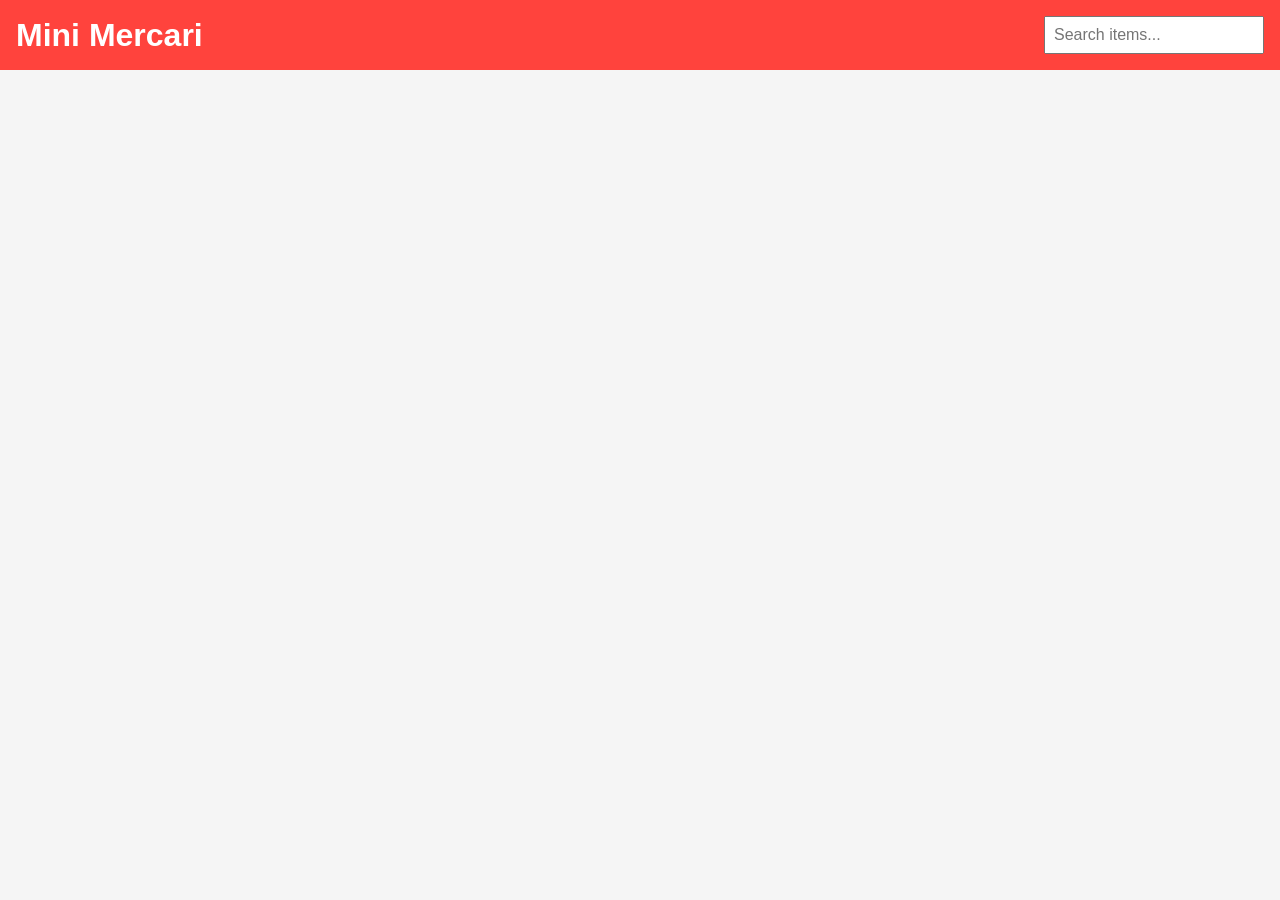
==== web_client/index.html @ 299e4efe "Add simple web client" ====
<!DOCTYPE html>
<html lang="en">
<head>
    <meta charset="UTF-8">
    <meta name="viewport" content="width=device-width, initial-scale=1.0">
    <title>Mini Mercari</title>
    <link rel="stylesheet" href="style.css">
</head>
<body>
    <header>
        <h1>Mini Mercari</h1>
        <input type="text" id="search" placeholder="Search items...">
    </header>
    <main>
        <div id="items" class="grid"></div>
    </main>
    <script src="app.js"></script>
</body>
</html>
---- web_client/style.css ----
body {
    font-family: Arial, sans-serif;
    margin: 0;
    background: #f5f5f5;
}
header {
    background: #ff433d;
    color: white;
    padding: 1rem;
    display: flex;
    justify-content: space-between;
    align-items: center;
}
header h1 {
    margin: 0;
}
header input {
    padding: 0.5rem;
    font-size: 1rem;
    width: 200px;
}
.grid {
    display: grid;
    grid-template-columns: repeat(auto-fill, minmax(200px, 1fr));
    gap: 1rem;
    padding: 1rem;
}
.card {
    background: white;
    border-radius: 4px;
    padding: 1rem;
    box-shadow: 0 2px 4px rgba(0,0,0,0.1);
}
.card h3 {
    margin: 0 0 0.5rem 0;
}
.card .price {
    color: #ff433d;
    font-weight: bold;
}
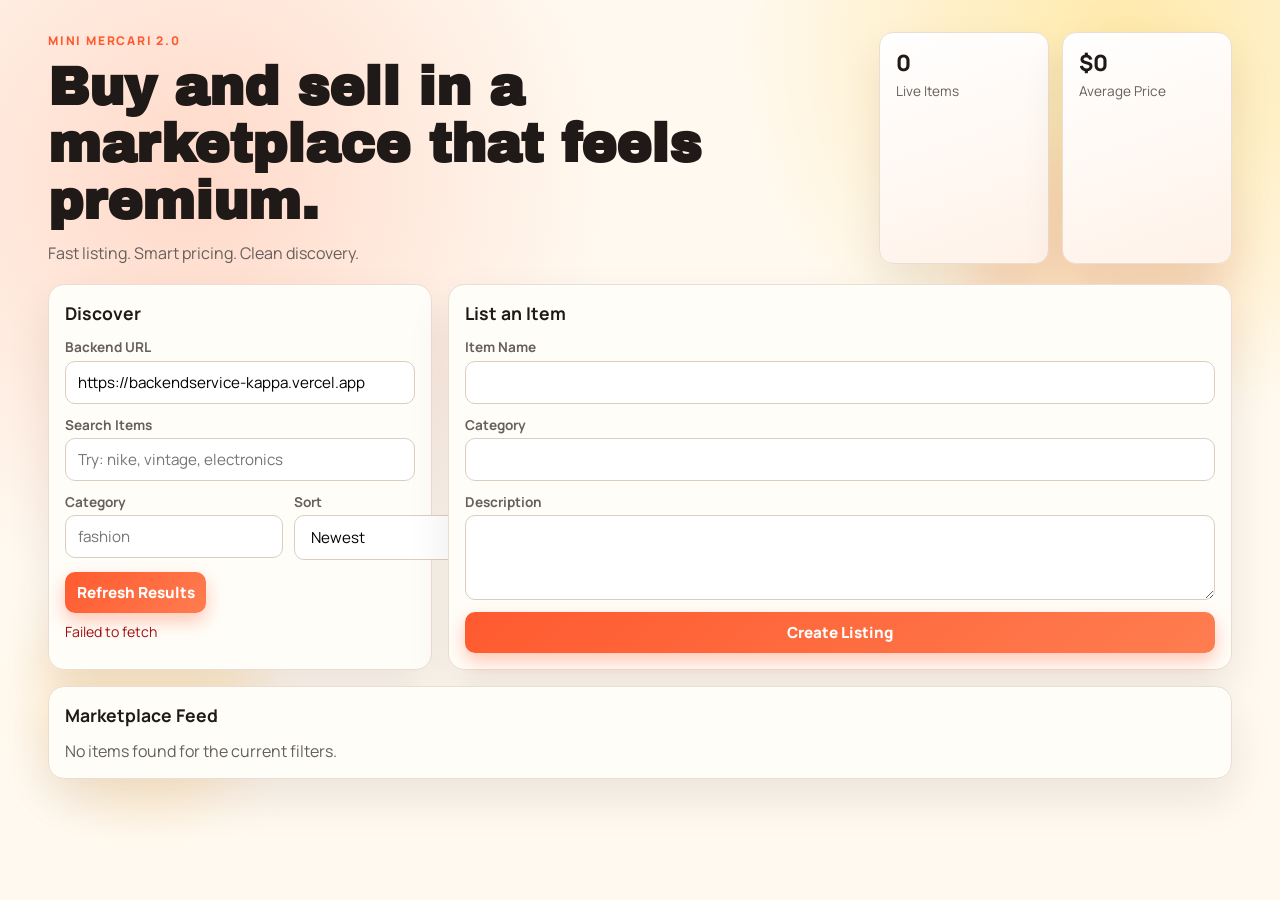
==== commit 450a8f6d: "Ship redesigned web client UI and config" ====
--- a/web_client/index.html
+++ b/web_client/index.html
@@ -3,17 +3,91 @@
 <head>
     <meta charset="UTF-8">
     <meta name="viewport" content="width=device-width, initial-scale=1.0">
-    <title>Mini Mercari</title>
+    <title>Mini Mercari Marketplace</title>
+    <link rel="preconnect" href="https://fonts.googleapis.com">
+    <link rel="preconnect" href="https://fonts.gstatic.com" crossorigin>
+    <link href="https://fonts.googleapis.com/css2?family=Archivo+Black&family=Manrope:wght@400;600;700;800&display=swap" rel="stylesheet">
     <link rel="stylesheet" href="style.css">
 </head>
 <body>
-    <header>
-        <h1>Mini Mercari</h1>
-        <input type="text" id="search" placeholder="Search items...">
+    <div class="backdrop-orb orb-1"></div>
+    <div class="backdrop-orb orb-2"></div>
+
+    <header class="hero">
+        <div class="hero-copy">
+            <p class="eyebrow">Mini Mercari 2.0</p>
+            <h1>Buy and sell in a marketplace that feels premium.</h1>
+            <p class="subtitle">Fast listing. Smart pricing. Clean discovery.</p>
+        </div>
+        <div class="hero-stats">
+            <article class="stat">
+                <span id="itemsCount">0</span>
+                <p>Live Items</p>
+            </article>
+            <article class="stat">
+                <span id="avgPrice">$0</span>
+                <p>Average Price</p>
+            </article>
+        </div>
     </header>
-    <main>
-        <div id="items" class="grid"></div>
+
+    <main class="layout">
+        <section class="panel controls">
+            <h2>Discover</h2>
+            <div class="field">
+                <label for="apiBase">Backend URL</label>
+                <input id="apiBase" type="text" value="http://localhost:8000" />
+            </div>
+            <div class="field">
+                <label for="search">Search Items</label>
+                <input id="search" type="text" placeholder="Try: nike, vintage, electronics" />
+            </div>
+            <div class="inline-fields">
+                <div class="field">
+                    <label for="category">Category</label>
+                    <input id="category" type="text" placeholder="fashion" />
+                </div>
+                <div class="field">
+                    <label for="sort">Sort</label>
+                    <select id="sort">
+                        <option value="newest">Newest</option>
+                        <option value="price_asc">Price: Low to High</option>
+                        <option value="price_desc">Price: High to Low</option>
+                    </select>
+                </div>
+            </div>
+            <button id="refreshBtn">Refresh Results</button>
+            <p id="status" class="status" aria-live="polite"></p>
+        </section>
+
+        <section class="panel">
+            <h2>List an Item</h2>
+            <form id="createItemForm" class="create-form">
+                <div class="field">
+                    <label for="itemName">Item Name</label>
+                    <input id="itemName" required minlength="2" maxlength="120" />
+                </div>
+                <div class="field">
+                    <label for="itemCategory">Category</label>
+                    <input id="itemCategory" required minlength="2" maxlength="80" />
+                </div>
+                <div class="field">
+                    <label for="itemDescription">Description</label>
+                    <textarea id="itemDescription" rows="3" required minlength="4" maxlength="2000"></textarea>
+                </div>
+                <button type="submit" class="primary">Create Listing</button>
+            </form>
+        </section>
+
+        <section class="panel panel-wide">
+            <div class="items-head">
+                <h2>Marketplace Feed</h2>
+            </div>
+            <div id="items" class="grid"></div>
+        </section>
     </main>
+
+    <script src="config.js"></script>
     <script src="app.js"></script>
 </body>
 </html>
--- a/web_client/style.css
+++ b/web_client/style.css
@@ -1,40 +1,287 @@
+:root {
+    --bg: #fff9f0;
+    --surface: #fffdf8;
+    --text: #1f1a17;
+    --muted: #665f5a;
+    --brand: #ff5a2f;
+    --brand-soft: #ffd1bf;
+    --line: #ebddd2;
+    --shadow: 0 20px 44px rgba(58, 24, 0, 0.09);
+}
+
+* {
+    box-sizing: border-box;
+}
+
 body {
-    font-family: Arial, sans-serif;
-    margin: 0;
-    background: #f5f5f5;
-}
-header {
-    background: #ff433d;
-    color: white;
-    padding: 1rem;
+    font-family: "Manrope", sans-serif;
+    margin: 0;
+    min-height: 100vh;
+    color: var(--text);
+    background:
+        radial-gradient(circle at 15% 20%, #ffd9c9 0%, transparent 32%),
+        radial-gradient(circle at 88% 5%, #ffe9a9 0%, transparent 28%),
+        var(--bg);
+    padding: 2rem clamp(1rem, 4vw, 3rem) 3rem;
+    position: relative;
+}
+
+.backdrop-orb {
+    position: fixed;
+    z-index: -1;
+    border-radius: 50%;
+    filter: blur(28px);
+    opacity: 0.35;
+}
+
+.orb-1 {
+    width: 260px;
+    height: 260px;
+    right: 4%;
+    top: 16%;
+    background: #ffba92;
+}
+
+.orb-2 {
+    width: 220px;
+    height: 220px;
+    left: 3%;
+    bottom: 10%;
+    background: #ffd68f;
+}
+
+.hero {
     display: flex;
     justify-content: space-between;
-    align-items: center;
-}
-header h1 {
-    margin: 0;
-}
-header input {
-    padding: 0.5rem;
-    font-size: 1rem;
-    width: 200px;
-}
+    gap: 1.2rem;
+    flex-wrap: wrap;
+    margin-bottom: 1.2rem;
+}
+
+.hero-copy {
+    max-width: 720px;
+}
+
+.eyebrow {
+    text-transform: uppercase;
+    letter-spacing: 0.15em;
+    font-weight: 800;
+    margin: 0 0 0.6rem;
+    color: var(--brand);
+    font-size: 0.75rem;
+}
+
+h1 {
+    font-family: "Archivo Black", sans-serif;
+    line-height: 1.08;
+    margin: 0;
+    font-size: clamp(1.8rem, 4.2vw, 3.3rem);
+}
+
+.subtitle {
+    margin: 0.8rem 0 0;
+    color: var(--muted);
+    max-width: 56ch;
+}
+
+.hero-stats {
+    display: grid;
+    gap: 0.8rem;
+    grid-template-columns: repeat(2, minmax(110px, 170px));
+}
+
+.stat {
+    background: linear-gradient(160deg, #ffffff, #fff2e8);
+    border: 1px solid var(--line);
+    border-radius: 14px;
+    padding: 0.9rem 1rem;
+    box-shadow: var(--shadow);
+}
+
+.stat span {
+    display: block;
+    font-size: 1.4rem;
+    font-weight: 800;
+}
+
+.stat p {
+    margin: 0.2rem 0 0;
+    color: var(--muted);
+    font-size: 0.85rem;
+}
+
+.layout {
+    display: grid;
+    grid-template-columns: repeat(12, minmax(0, 1fr));
+    gap: 1rem;
+}
+
+.panel {
+    background: var(--surface);
+    border: 1px solid var(--line);
+    border-radius: 16px;
+    padding: 1rem;
+    box-shadow: var(--shadow);
+    animation: panel-in 420ms ease both;
+}
+
+.controls {
+    grid-column: span 4;
+}
+
+.panel-wide {
+    grid-column: span 12;
+}
+
+.layout .panel:nth-child(2) {
+    grid-column: span 8;
+}
+
+h2 {
+    margin: 0 0 0.85rem;
+    font-size: 1.1rem;
+}
+
+.field {
+    display: flex;
+    flex-direction: column;
+    margin-bottom: 0.75rem;
+}
+
+label {
+    margin-bottom: 0.28rem;
+    font-size: 0.85rem;
+    color: var(--muted);
+    font-weight: 700;
+}
+
+input,
+textarea,
+select,
+button {
+    font-family: inherit;
+    font-size: 0.95rem;
+    border-radius: 10px;
+    border: 1px solid #dccdc1;
+    padding: 0.62rem 0.72rem;
+    background: #fff;
+}
+
+textarea {
+    resize: vertical;
+}
+
+.inline-fields {
+    display: grid;
+    grid-template-columns: 1fr 1fr;
+    gap: 0.7rem;
+}
+
+button {
+    cursor: pointer;
+    font-weight: 800;
+    border: none;
+    background: linear-gradient(135deg, var(--brand), #fe7d50);
+    color: #fff;
+    transition: transform 120ms ease, box-shadow 120ms ease;
+    box-shadow: 0 8px 18px rgba(255, 90, 47, 0.33);
+}
+
+button:hover {
+    transform: translateY(-1px);
+}
+
+.primary {
+    width: 100%;
+}
+
+.status {
+    min-height: 1.2rem;
+    font-size: 0.88rem;
+    margin: 0.6rem 0 0;
+    color: #2e6954;
+}
+
+.status.error {
+    color: #a10f14;
+}
+
 .grid {
     display: grid;
-    grid-template-columns: repeat(auto-fill, minmax(200px, 1fr));
-    gap: 1rem;
-    padding: 1rem;
-}
+    grid-template-columns: repeat(auto-fit, minmax(220px, 1fr));
+    gap: 0.95rem;
+}
+
 .card {
-    background: white;
-    border-radius: 4px;
-    padding: 1rem;
-    box-shadow: 0 2px 4px rgba(0,0,0,0.1);
-}
+    background: linear-gradient(180deg, #ffffff, #fff7f0);
+    border: 1px solid #efdccd;
+    border-radius: 14px;
+    padding: 0.9rem;
+    animation: reveal 280ms ease both;
+}
+
+.chip {
+    margin: 0;
+    display: inline-flex;
+    background: var(--brand-soft);
+    color: #652f1d;
+    font-weight: 800;
+    font-size: 0.74rem;
+    border-radius: 999px;
+    padding: 0.25rem 0.52rem;
+}
+
 .card h3 {
-    margin: 0 0 0.5rem 0;
-}
-.card .price {
-    color: #ff433d;
-    font-weight: bold;
-}
+    margin: 0.5rem 0 0.45rem;
+}
+
+.card p {
+    margin: 0;
+    color: #4f4843;
+}
+
+.price {
+    margin-top: 0.65rem;
+    font-size: 1.08rem;
+    font-weight: 800;
+    color: var(--brand);
+}
+
+.empty-state {
+    margin: 0;
+    color: var(--muted);
+}
+
+@keyframes reveal {
+    from {
+        opacity: 0;
+        transform: translateY(6px);
+    }
+    to {
+        opacity: 1;
+        transform: translateY(0);
+    }
+}
+
+@keyframes panel-in {
+    from {
+        opacity: 0;
+        transform: translateY(8px);
+    }
+    to {
+        opacity: 1;
+        transform: translateY(0);
+    }
+}
+
+@media (max-width: 980px) {
+    .controls,
+    .layout .panel:nth-child(2),
+    .panel-wide {
+        grid-column: span 12;
+    }
+
+    .hero-stats {
+        width: 100%;
+    }
+}
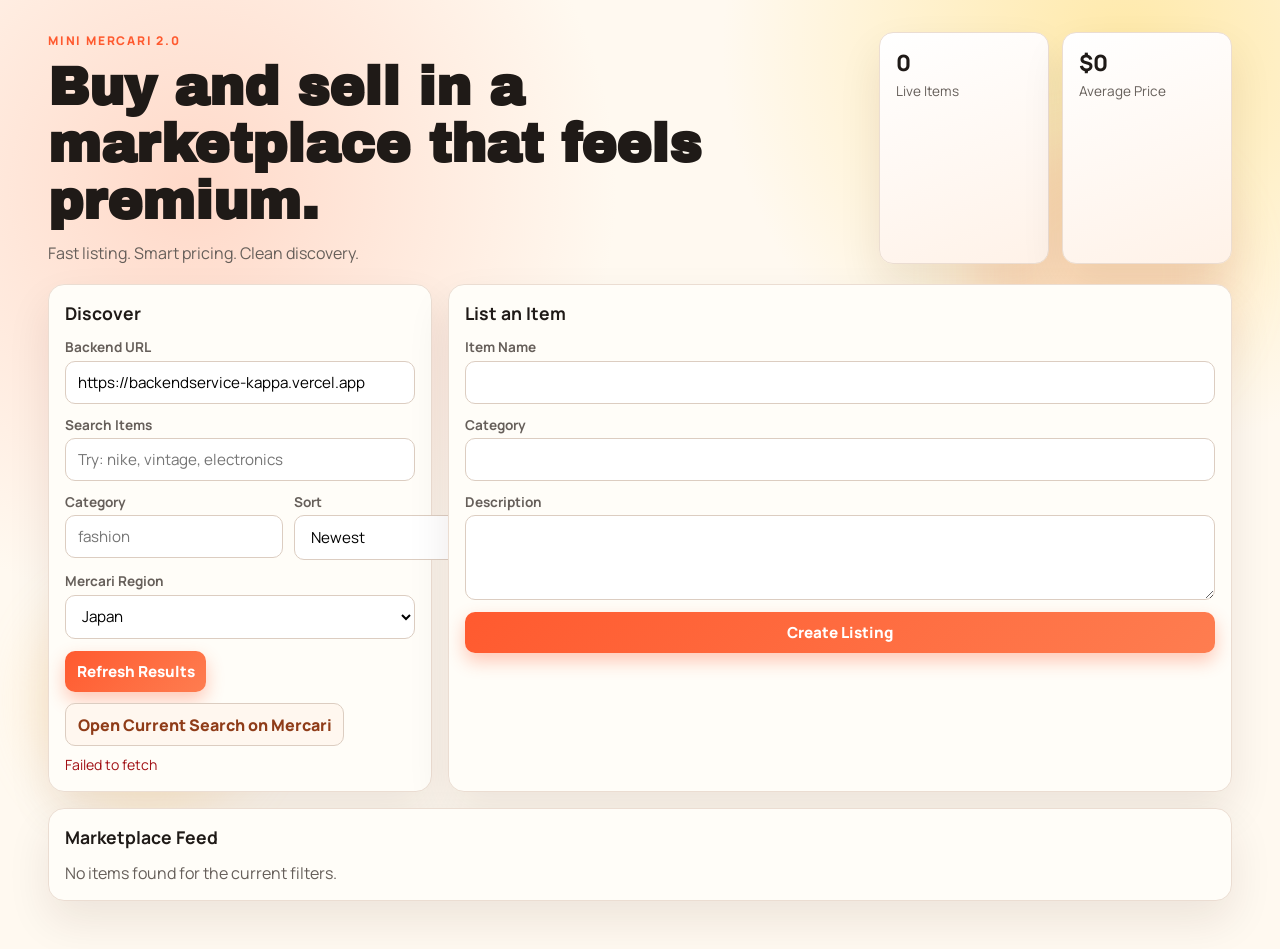
==== commit 582375f0: "Add Mercari deep links for search, cards, and post-create flow" ====
--- a/web_client/index.html
+++ b/web_client/index.html
@@ -56,7 +56,15 @@
                     </select>
                 </div>
             </div>
+            <div class="field">
+                <label for="mercariRegion">Mercari Region</label>
+                <select id="mercariRegion">
+                    <option value="jp">Japan</option>
+                    <option value="us">US</option>
+                </select>
+            </div>
             <button id="refreshBtn">Refresh Results</button>
+            <a id="openMercariSearchLink" class="mercari-link" href="#" target="_blank" rel="noopener noreferrer">Open Current Search on Mercari</a>
             <p id="status" class="status" aria-live="polite"></p>
         </section>
 
@@ -77,6 +85,7 @@
                 </div>
                 <button type="submit" class="primary">Create Listing</button>
             </form>
+            <a id="createdMercariLink" class="mercari-link hidden" href="#" target="_blank" rel="noopener noreferrer">Open this item search on Mercari</a>
         </section>
 
         <section class="panel panel-wide">
--- a/web_client/style.css
+++ b/web_client/style.css
@@ -195,6 +195,30 @@
     width: 100%;
 }
 
+.mercari-link {
+    margin-top: 0.7rem;
+    display: inline-flex;
+    align-items: center;
+    justify-content: center;
+    text-decoration: none;
+    font-weight: 800;
+    border-radius: 10px;
+    border: 1px solid #dccdc1;
+    padding: 0.58rem 0.72rem;
+    background: #fff7ef;
+    color: #8f3c18;
+    transition: transform 120ms ease, border-color 120ms ease;
+}
+
+.mercari-link:hover {
+    transform: translateY(-1px);
+    border-color: #d9a283;
+}
+
+.hidden {
+    display: none;
+}
+
 .status {
     min-height: 1.2rem;
     font-size: 0.88rem;
@@ -247,6 +271,11 @@
     color: var(--brand);
 }
 
+.card-link {
+    margin-top: 0.6rem;
+    width: 100%;
+}
+
 .empty-state {
     margin: 0;
     color: var(--muted);
